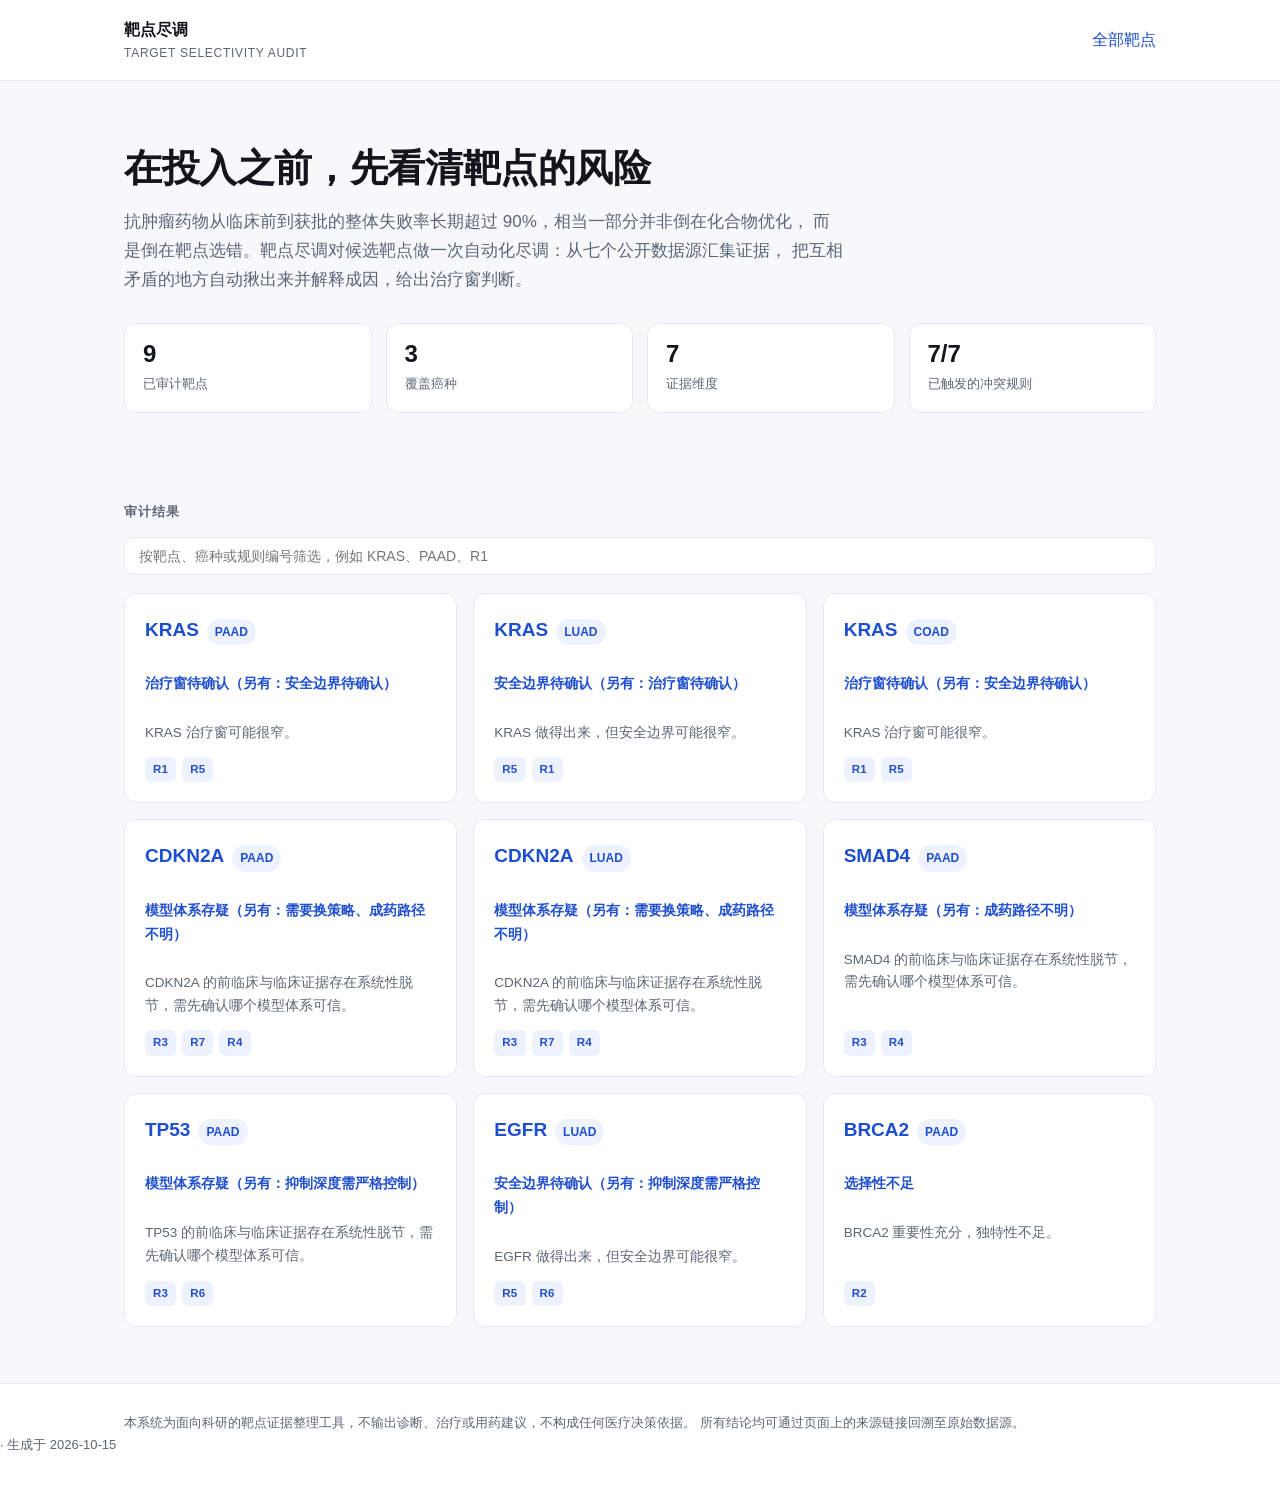
==== docs/index.html @ 0e9ddfbc "靶点尽调：面向肿瘤靶点决策的证据冲突审计系统 七个公开数据源的证据整合，七条冲突检测规则，跨癌种审计与静态站点生成。  - 七维证据模型：肿瘤依赖性、跨癌种选择性、临床相关性、正常组织暴露、   人类" ====
<!doctype html>
<html lang="zh-CN">
<head>
<meta charset="utf-8">
<meta name="viewport" content="width=device-width, initial-scale=1">
<title>靶点尽调 · 示例审计结果</title>
<link rel="stylesheet" href="assets/style.css">
</head>
<body>
<header class="site"><div class="wrap">
  <div class="brand">靶点尽调<small>TARGET SELECTIVITY AUDIT</small></div>
  <nav><a href="index.html">全部靶点</a></nav>
</div></header>
<main class="wrap">
  <section class="hero">
    <h1>在投入之前，先看清靶点的风险</h1>
    <p class="lead">
      抗肿瘤药物从临床前到获批的整体失败率长期超过 90%，相当一部分并非倒在化合物优化，
      而是倒在靶点选错。靶点尽调对候选靶点做一次自动化尽调：从七个公开数据源汇集证据，
      把互相矛盾的地方自动揪出来并解释成因，给出治疗窗判断。
    </p>
    <div class="stats">
      <div class="stat"><b>9</b><span>已审计靶点</span></div>
      <div class="stat"><b>3</b><span>覆盖癌种</span></div>
      <div class="stat"><b>7</b><span>证据维度</span></div>
      <div class="stat"><b>7/7</b><span>已触发的冲突规则</span></div>
    </div>
  </section>
  <div class="section-title">审计结果</div>
  <div class="filter"><input id="q" type="search" placeholder="按靶点、癌种或规则编号筛选，例如 KRAS、PAAD、R1"></div>
  <div class="grid" id="grid"><a class="card" data-search="kras paad 治疗窗待确认（另有：安全边界待确认） r1 r5" href="kras-paad.html">
  <h3>KRAS <span class="cancer">PAAD</span></h3>
  <p class="verdict">治疗窗待确认（另有：安全边界待确认）</p>
  <p class="headline">KRAS 治疗窗可能很窄。</p>
  <div class="tags"><span class="tag win">R1</span><span class="tag win">R5</span></div>
</a><a class="card" data-search="kras luad 安全边界待确认（另有：治疗窗待确认） r5 r1" href="kras-luad.html">
  <h3>KRAS <span class="cancer">LUAD</span></h3>
  <p class="verdict">安全边界待确认（另有：治疗窗待确认）</p>
  <p class="headline">KRAS 做得出来，但安全边界可能很窄。</p>
  <div class="tags"><span class="tag win">R5</span><span class="tag win">R1</span></div>
</a><a class="card" data-search="kras coad 治疗窗待确认（另有：安全边界待确认） r1 r5" href="kras-coad.html">
  <h3>KRAS <span class="cancer">COAD</span></h3>
  <p class="verdict">治疗窗待确认（另有：安全边界待确认）</p>
  <p class="headline">KRAS 治疗窗可能很窄。</p>
  <div class="tags"><span class="tag win">R1</span><span class="tag win">R5</span></div>
</a><a class="card" data-search="cdkn2a paad 模型体系存疑（另有：需要换策略、成药路径不明） r3 r7 r4" href="cdkn2a-paad.html">
  <h3>CDKN2A <span class="cancer">PAAD</span></h3>
  <p class="verdict">模型体系存疑（另有：需要换策略、成药路径不明）</p>
  <p class="headline">CDKN2A 的前临床与临床证据存在系统性脱节，需先确认哪个模型体系可信。</p>
  <div class="tags"><span class="tag win">R3</span><span class="tag win">R7</span><span class="tag win">R4</span></div>
</a><a class="card" data-search="cdkn2a luad 模型体系存疑（另有：需要换策略、成药路径不明） r3 r7 r4" href="cdkn2a-luad.html">
  <h3>CDKN2A <span class="cancer">LUAD</span></h3>
  <p class="verdict">模型体系存疑（另有：需要换策略、成药路径不明）</p>
  <p class="headline">CDKN2A 的前临床与临床证据存在系统性脱节，需先确认哪个模型体系可信。</p>
  <div class="tags"><span class="tag win">R3</span><span class="tag win">R7</span><span class="tag win">R4</span></div>
</a><a class="card" data-search="smad4 paad 模型体系存疑（另有：成药路径不明） r3 r4" href="smad4-paad.html">
  <h3>SMAD4 <span class="cancer">PAAD</span></h3>
  <p class="verdict">模型体系存疑（另有：成药路径不明）</p>
  <p class="headline">SMAD4 的前临床与临床证据存在系统性脱节，需先确认哪个模型体系可信。</p>
  <div class="tags"><span class="tag win">R3</span><span class="tag win">R4</span></div>
</a><a class="card" data-search="tp53 paad 模型体系存疑（另有：抑制深度需严格控制） r3 r6" href="tp53-paad.html">
  <h3>TP53 <span class="cancer">PAAD</span></h3>
  <p class="verdict">模型体系存疑（另有：抑制深度需严格控制）</p>
  <p class="headline">TP53 的前临床与临床证据存在系统性脱节，需先确认哪个模型体系可信。</p>
  <div class="tags"><span class="tag win">R3</span><span class="tag win">R6</span></div>
</a><a class="card" data-search="egfr luad 安全边界待确认（另有：抑制深度需严格控制） r5 r6" href="egfr-luad.html">
  <h3>EGFR <span class="cancer">LUAD</span></h3>
  <p class="verdict">安全边界待确认（另有：抑制深度需严格控制）</p>
  <p class="headline">EGFR 做得出来，但安全边界可能很窄。</p>
  <div class="tags"><span class="tag win">R5</span><span class="tag win">R6</span></div>
</a><a class="card" data-search="brca2 paad 选择性不足 r2" href="brca2-paad.html">
  <h3>BRCA2 <span class="cancer">PAAD</span></h3>
  <p class="verdict">选择性不足</p>
  <p class="headline">BRCA2 重要性充分，独特性不足。</p>
  <div class="tags"><span class="tag win">R2</span></div>
</a></div>
  <p class="empty" id="none" style="display:none">没有匹配的靶点。</p>
</main>
<script>
var input=document.getElementById("q"),cards=[].slice.call(document.querySelectorAll("#grid .card")),none=document.getElementById("none");
input.addEventListener("input",function(){
  var q=input.value.trim().toLowerCase(),shown=0;
  cards.forEach(function(el){
    var hit=!q||el.getAttribute("data-search").indexOf(q)>-1;
    el.style.display=hit?"":"none";
    if(hit)shown++;
  });
  none.style.display=shown?"none":"block";
});
</script>
<footer class="site"><div class="wrap">
  本系统为面向科研的靶点证据整理工具，不输出诊断、治疗或用药建议，不构成任何医疗决策依据。
  所有结论均可通过页面上的来源链接回溯至原始数据源。
</div> · 生成于 2026-10-15</footer>
</body>
</html>
---- docs/assets/style.css ----
:root{
  --ink:#12161c; --muted:#5b6675; --line:#e4e9f0; --bg:#f6f8fb; --card:#fff;
  --fav:#177a4a; --fav-bg:#e8f6ee;
  --unfav:#bb3a2c; --unfav-bg:#fdeceb;
  --neutral:#7b8698; --neutral-bg:#f1f3f7;
  --unknown:#aab2bf; --unknown-bg:#f5f6f8;
  --accent:#1f4fd1; --accent-soft:#eef2fe;
  --radius:12px;
}
*{box-sizing:border-box}
body{
  margin:0; background:var(--bg); color:var(--ink);
  font-family:-apple-system,BlinkMacSystemFont,"Segoe UI","PingFang SC","Microsoft YaHei","Hiragino Sans GB",sans-serif;
  line-height:1.7; -webkit-font-smoothing:antialiased;
}
a{color:var(--accent); text-decoration:none}
a:hover{text-decoration:underline}
.wrap{max-width:1080px; margin:0 auto; padding:0 24px}
header.site{
  background:#fff; border-bottom:1px solid var(--line); padding:16px 0; position:sticky; top:0; z-index:10;
}
header.site .wrap{display:flex; align-items:center; justify-content:space-between; gap:16px}
.brand{font-weight:700; font-size:16px; letter-spacing:.01em}
.brand small{display:block; font-weight:400; color:var(--muted); font-size:12px; letter-spacing:.06em}
.hero{padding:64px 0 40px}
.hero h1{font-size:38px; line-height:1.25; margin:0 0 16px; letter-spacing:-.01em}
.hero p.lead{font-size:17px; color:var(--muted); max-width:720px; margin:0 0 28px}
.stats{display:grid; grid-template-columns:repeat(auto-fit,minmax(150px,1fr)); gap:14px; margin:0 0 8px}
.stat{background:#fff; border:1px solid var(--line); border-radius:var(--radius); padding:16px 18px}
.stat b{display:block; font-size:24px; line-height:1.2}
.stat span{color:var(--muted); font-size:13px}
.section-title{font-size:13px; letter-spacing:.08em; color:var(--muted); text-transform:uppercase; margin:40px 0 14px; font-weight:600}
.grid{display:grid; grid-template-columns:repeat(auto-fill,minmax(320px,1fr)); gap:16px}
.card{
  background:var(--card); border:1px solid var(--line); border-radius:var(--radius);
  padding:20px; display:flex; flex-direction:column; gap:12px; transition:box-shadow .15s, transform .15s;
}
.card:hover{box-shadow:0 6px 20px rgba(20,30,50,.08); transform:translateY(-1px)}
.card h3{margin:0; font-size:19px; display:flex; align-items:baseline; gap:8px}
.card h3 .cancer{font-size:12px; font-weight:600; color:var(--accent); background:var(--accent-soft); padding:3px 8px; border-radius:99px}
.card .verdict{font-weight:600; font-size:14px}
.card .headline{color:var(--muted); font-size:13.5px; margin:0}
.tags{display:flex; flex-wrap:wrap; gap:6px; margin-top:auto}
.tag{font-size:11.5px; padding:3px 8px; border-radius:6px; background:var(--neutral-bg); color:var(--muted); font-weight:600; letter-spacing:.02em}
.tag.win{background:var(--accent-soft); color:var(--accent)}

.badge{display:inline-flex; align-items:center; gap:6px; font-size:12px; font-weight:700; padding:4px 10px; border-radius:99px}
.badge.fav{background:var(--fav-bg); color:var(--fav)}
.badge.unfav{background:var(--unfav-bg); color:var(--unfav)}
.badge.neutral{background:var(--neutral-bg); color:var(--neutral)}
.badge.unknown{background:var(--unknown-bg); color:var(--unknown)}

.verdict-panel{background:#fff; border:1px solid var(--line); border-radius:var(--radius); padding:24px; margin:28px 0}
.verdict-panel .verdict{font-size:22px; font-weight:700; margin:0 0 8px}
.verdict-panel .headline{margin:0 0 16px; color:var(--ink); font-size:15px}
.kv{display:grid; grid-template-columns:repeat(auto-fit,minmax(200px,1fr)); gap:14px; border-top:1px solid var(--line); padding-top:16px}
.kv div span{display:block; color:var(--muted); font-size:12.5px}
.kv div b{font-size:14.5px; font-weight:600}

.conflict{background:#fff; border:1px solid var(--line); border-left:3px solid var(--unfav); border-radius:var(--radius); padding:20px; margin:0 0 14px}
.conflict h4{margin:0 0 6px; font-size:15.5px}
.conflict .meta{display:flex; flex-wrap:wrap; gap:16px; color:var(--muted); font-size:13px; margin:0 0 12px}
.sev{display:inline-block; height:5px; border-radius:3px; background:var(--unfav); vertical-align:middle}
.sev-track{display:inline-block; width:80px; height:5px; border-radius:3px; background:var(--line); vertical-align:middle; margin-left:8px}
.conflict ul{margin:6px 0 12px; padding-left:20px; color:var(--muted); font-size:14px}
.explain{background:var(--accent-soft); border-radius:8px; padding:12px 14px; font-size:14px; margin:10px 0 0}
.explain .src{display:block; color:var(--muted); font-size:12px; margin-top:6px}

.group{margin:26px 0 0}
.group h4{font-size:14px; margin:0 0 10px; color:var(--muted); font-weight:600}
.ev{background:#fff; border:1px solid var(--line); border-radius:10px; padding:14px 16px; margin:0 0 10px; display:flex; gap:14px}
.ev .mark{font-size:18px; font-weight:700; width:22px; text-align:center; flex:0 0 22px; line-height:1.5}
.ev .mark.fav{color:var(--fav)} .ev .mark.unfav{color:var(--unfav)}
.ev .mark.neutral{color:var(--neutral)} .ev .mark.unknown{color:var(--unknown)}
.ev .body{flex:1; min-width:0}
.ev .name{font-weight:600; font-size:14.5px; margin:0 0 2px}
.ev .nums{color:var(--muted); font-size:12.5px; margin:0 0 6px}
.ev .text{font-size:13.5px; color:#2c3440; margin:0}
.ev .src-link{font-size:12.5px}

.missing{background:#fff; border:1px dashed var(--line); border-radius:var(--radius); padding:18px 20px; margin:28px 0}
.missing ul{margin:8px 0 0; padding-left:20px; color:var(--muted); font-size:14px}
footer.site{border-top:1px solid var(--line); margin-top:56px; padding:28px 0 48px; color:var(--muted); font-size:13px; background:#fff}
.filter{display:flex; gap:10px; flex-wrap:wrap; margin:0 0 18px}
.filter input{flex:1; min-width:200px; padding:10px 14px; border:1px solid var(--line); border-radius:9px; font-size:14px; font-family:inherit; background:#fff}
.filter input:focus{outline:2px solid var(--accent-soft); border-color:var(--accent)}
.empty{color:var(--muted); padding:24px 0}
@media (max-width:640px){
  .hero{padding:40px 0 28px} .hero h1{font-size:28px}
  .grid{grid-template-columns:1fr}
}
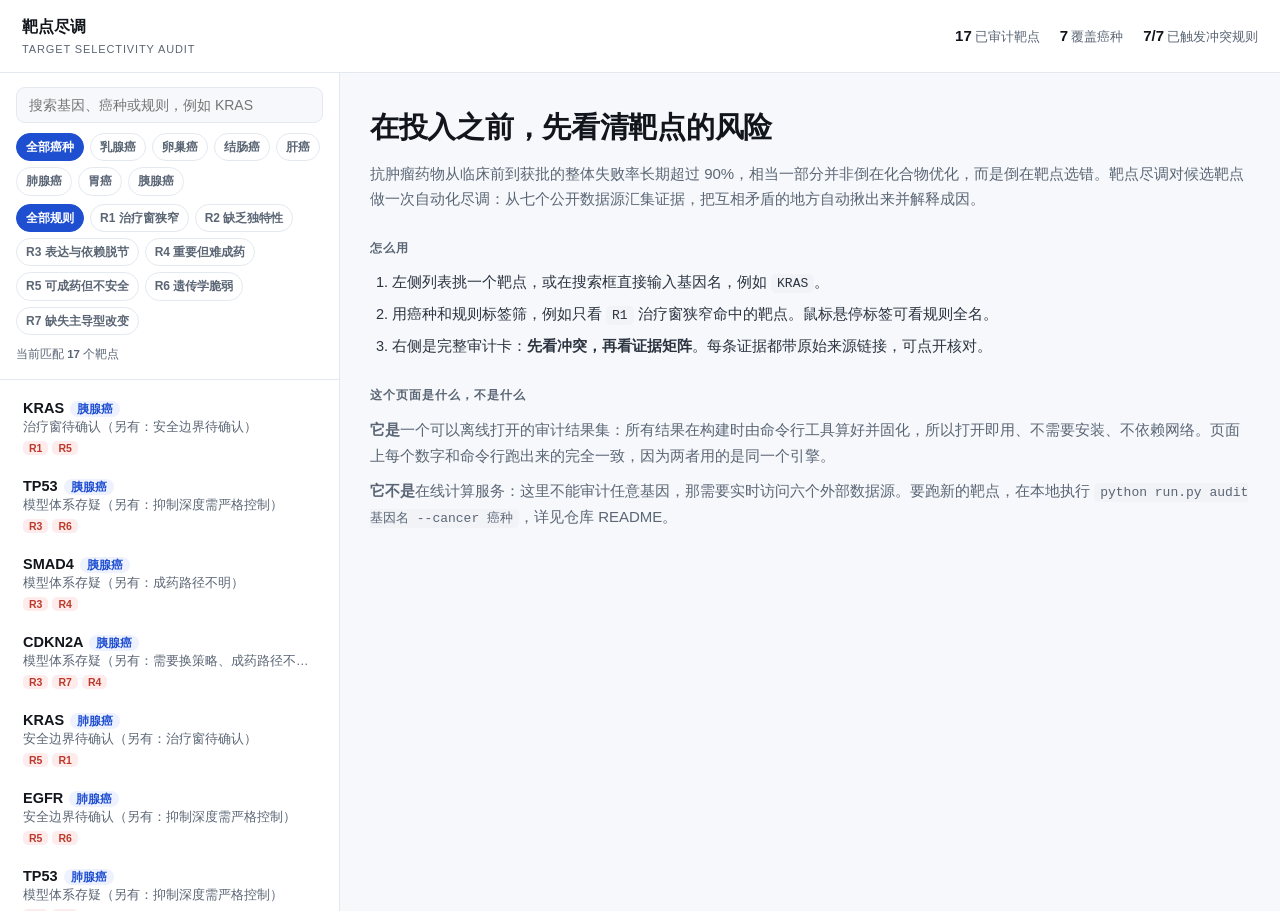
==== commit 1ab270b1: "工作台取代静态报告页，并修掉两个真实缺陷 工作台 - 审计结果在构建时算好、内嵌为 JS 变量，界面用原生 JS 渲染 - 打开即用：托管链接直接访问，下载后双击 docs/index.html 也能" ====
--- a/docs/index.html
+++ b/docs/index.html
@@ -3,94 +3,33 @@
 <head>
 <meta charset="utf-8">
 <meta name="viewport" content="width=device-width, initial-scale=1">
-<title>靶点尽调 · 示例审计结果</title>
+<title>靶点尽调 · 证据冲突审计工作台</title>
+<meta name="description" content="面向肿瘤靶点决策的证据冲突审计：七维证据、七条冲突规则、跨癌种比较。可离线打开。">
 <link rel="stylesheet" href="assets/style.css">
 </head>
 <body>
-<header class="site"><div class="wrap">
+<header class="top">
   <div class="brand">靶点尽调<small>TARGET SELECTIVITY AUDIT</small></div>
-  <nav><a href="index.html">全部靶点</a></nav>
-</div></header>
-<main class="wrap">
-  <section class="hero">
-    <h1>在投入之前，先看清靶点的风险</h1>
-    <p class="lead">
-      抗肿瘤药物从临床前到获批的整体失败率长期超过 90%，相当一部分并非倒在化合物优化，
-      而是倒在靶点选错。靶点尽调对候选靶点做一次自动化尽调：从七个公开数据源汇集证据，
-      把互相矛盾的地方自动揪出来并解释成因，给出治疗窗判断。
-    </p>
-    <div class="stats">
-      <div class="stat"><b>9</b><span>已审计靶点</span></div>
-      <div class="stat"><b>3</b><span>覆盖癌种</span></div>
-      <div class="stat"><b>7</b><span>证据维度</span></div>
-      <div class="stat"><b>7/7</b><span>已触发的冲突规则</span></div>
+  <div class="counts">
+    <span><b id="stat-targets">0</b>已审计靶点</span>
+    <span><b id="stat-cancers">0</b>覆盖癌种</span>
+    <span><b id="stat-rules">0</b>已触发冲突规则</span>
+  </div>
+</header>
+<div class="layout">
+  <aside>
+    <div class="filters">
+      <input id="q" type="search" placeholder="搜索基因、癌种或规则，例如 KRAS">
+      <div class="chips" id="cancers"></div>
+      <div style="height:8px"></div>
+      <div class="chips" id="rules"></div>
+      <p class="hint">当前匹配 <b id="shown">0</b> 个靶点</p>
     </div>
-  </section>
-  <div class="section-title">审计结果</div>
-  <div class="filter"><input id="q" type="search" placeholder="按靶点、癌种或规则编号筛选，例如 KRAS、PAAD、R1"></div>
-  <div class="grid" id="grid"><a class="card" data-search="kras paad 治疗窗待确认（另有：安全边界待确认） r1 r5" href="kras-paad.html">
-  <h3>KRAS <span class="cancer">PAAD</span></h3>
-  <p class="verdict">治疗窗待确认（另有：安全边界待确认）</p>
-  <p class="headline">KRAS 治疗窗可能很窄。</p>
-  <div class="tags"><span class="tag win">R1</span><span class="tag win">R5</span></div>
-</a><a class="card" data-search="kras luad 安全边界待确认（另有：治疗窗待确认） r5 r1" href="kras-luad.html">
-  <h3>KRAS <span class="cancer">LUAD</span></h3>
-  <p class="verdict">安全边界待确认（另有：治疗窗待确认）</p>
-  <p class="headline">KRAS 做得出来，但安全边界可能很窄。</p>
-  <div class="tags"><span class="tag win">R5</span><span class="tag win">R1</span></div>
-</a><a class="card" data-search="kras coad 治疗窗待确认（另有：安全边界待确认） r1 r5" href="kras-coad.html">
-  <h3>KRAS <span class="cancer">COAD</span></h3>
-  <p class="verdict">治疗窗待确认（另有：安全边界待确认）</p>
-  <p class="headline">KRAS 治疗窗可能很窄。</p>
-  <div class="tags"><span class="tag win">R1</span><span class="tag win">R5</span></div>
-</a><a class="card" data-search="cdkn2a paad 模型体系存疑（另有：需要换策略、成药路径不明） r3 r7 r4" href="cdkn2a-paad.html">
-  <h3>CDKN2A <span class="cancer">PAAD</span></h3>
-  <p class="verdict">模型体系存疑（另有：需要换策略、成药路径不明）</p>
-  <p class="headline">CDKN2A 的前临床与临床证据存在系统性脱节，需先确认哪个模型体系可信。</p>
-  <div class="tags"><span class="tag win">R3</span><span class="tag win">R7</span><span class="tag win">R4</span></div>
-</a><a class="card" data-search="cdkn2a luad 模型体系存疑（另有：需要换策略、成药路径不明） r3 r7 r4" href="cdkn2a-luad.html">
-  <h3>CDKN2A <span class="cancer">LUAD</span></h3>
-  <p class="verdict">模型体系存疑（另有：需要换策略、成药路径不明）</p>
-  <p class="headline">CDKN2A 的前临床与临床证据存在系统性脱节，需先确认哪个模型体系可信。</p>
-  <div class="tags"><span class="tag win">R3</span><span class="tag win">R7</span><span class="tag win">R4</span></div>
-</a><a class="card" data-search="smad4 paad 模型体系存疑（另有：成药路径不明） r3 r4" href="smad4-paad.html">
-  <h3>SMAD4 <span class="cancer">PAAD</span></h3>
-  <p class="verdict">模型体系存疑（另有：成药路径不明）</p>
-  <p class="headline">SMAD4 的前临床与临床证据存在系统性脱节，需先确认哪个模型体系可信。</p>
-  <div class="tags"><span class="tag win">R3</span><span class="tag win">R4</span></div>
-</a><a class="card" data-search="tp53 paad 模型体系存疑（另有：抑制深度需严格控制） r3 r6" href="tp53-paad.html">
-  <h3>TP53 <span class="cancer">PAAD</span></h3>
-  <p class="verdict">模型体系存疑（另有：抑制深度需严格控制）</p>
-  <p class="headline">TP53 的前临床与临床证据存在系统性脱节，需先确认哪个模型体系可信。</p>
-  <div class="tags"><span class="tag win">R3</span><span class="tag win">R6</span></div>
-</a><a class="card" data-search="egfr luad 安全边界待确认（另有：抑制深度需严格控制） r5 r6" href="egfr-luad.html">
-  <h3>EGFR <span class="cancer">LUAD</span></h3>
-  <p class="verdict">安全边界待确认（另有：抑制深度需严格控制）</p>
-  <p class="headline">EGFR 做得出来，但安全边界可能很窄。</p>
-  <div class="tags"><span class="tag win">R5</span><span class="tag win">R6</span></div>
-</a><a class="card" data-search="brca2 paad 选择性不足 r2" href="brca2-paad.html">
-  <h3>BRCA2 <span class="cancer">PAAD</span></h3>
-  <p class="verdict">选择性不足</p>
-  <p class="headline">BRCA2 重要性充分，独特性不足。</p>
-  <div class="tags"><span class="tag win">R2</span></div>
-</a></div>
-  <p class="empty" id="none" style="display:none">没有匹配的靶点。</p>
-</main>
-<script>
-var input=document.getElementById("q"),cards=[].slice.call(document.querySelectorAll("#grid .card")),none=document.getElementById("none");
-input.addEventListener("input",function(){
-  var q=input.value.trim().toLowerCase(),shown=0;
-  cards.forEach(function(el){
-    var hit=!q||el.getAttribute("data-search").indexOf(q)>-1;
-    el.style.display=hit?"":"none";
-    if(hit)shown++;
-  });
-  none.style.display=shown?"none":"block";
-});
-</script>
-<footer class="site"><div class="wrap">
-  本系统为面向科研的靶点证据整理工具，不输出诊断、治疗或用药建议，不构成任何医疗决策依据。
-  所有结论均可通过页面上的来源链接回溯至原始数据源。
-</div> · 生成于 2026-10-15</footer>
+    <div class="list" id="list"></div>
+  </aside>
+  <main id="detail"></main>
+</div>
+<script src="assets/data.js"></script>
+<script src="assets/app.js"></script>
 </body>
 </html>
--- a/docs/assets/style.css
+++ b/docs/assets/style.css
@@ -1,4 +1,3 @@
-
 :root{
   --ink:#12161c; --muted:#5b6675; --line:#e4e9f0; --bg:#f6f8fb; --card:#fff;
   --fav:#177a4a; --fav-bg:#e8f6ee;
@@ -16,77 +15,100 @@
 }
 a{color:var(--accent); text-decoration:none}
 a:hover{text-decoration:underline}
-.wrap{max-width:1080px; margin:0 auto; padding:0 24px}
-header.site{
-  background:#fff; border-bottom:1px solid var(--line); padding:16px 0; position:sticky; top:0; z-index:10;
+header.top{
+  background:#fff; border-bottom:1px solid var(--line);
+  padding:13px 22px; display:flex; align-items:center; justify-content:space-between;
+  gap:16px; position:sticky; top:0; z-index:20; flex-wrap:wrap;
 }
-header.site .wrap{display:flex; align-items:center; justify-content:space-between; gap:16px}
-.brand{font-weight:700; font-size:16px; letter-spacing:.01em}
-.brand small{display:block; font-weight:400; color:var(--muted); font-size:12px; letter-spacing:.06em}
-.hero{padding:64px 0 40px}
-.hero h1{font-size:38px; line-height:1.25; margin:0 0 16px; letter-spacing:-.01em}
-.hero p.lead{font-size:17px; color:var(--muted); max-width:720px; margin:0 0 28px}
-.stats{display:grid; grid-template-columns:repeat(auto-fit,minmax(150px,1fr)); gap:14px; margin:0 0 8px}
-.stat{background:#fff; border:1px solid var(--line); border-radius:var(--radius); padding:16px 18px}
-.stat b{display:block; font-size:24px; line-height:1.2}
-.stat span{color:var(--muted); font-size:13px}
-.section-title{font-size:13px; letter-spacing:.08em; color:var(--muted); text-transform:uppercase; margin:40px 0 14px; font-weight:600}
-.grid{display:grid; grid-template-columns:repeat(auto-fill,minmax(320px,1fr)); gap:16px}
-.card{
-  background:var(--card); border:1px solid var(--line); border-radius:var(--radius);
-  padding:20px; display:flex; flex-direction:column; gap:12px; transition:box-shadow .15s, transform .15s;
+.brand{font-weight:700; font-size:16px; white-space:nowrap}
+.brand small{display:block; font-weight:400; color:var(--muted); font-size:11px; letter-spacing:.08em}
+.counts{display:flex; gap:20px; color:var(--muted); font-size:12.5px; flex-wrap:wrap}
+.counts b{color:var(--ink); font-size:15px; margin-right:3px}
+
+.layout{display:grid; grid-template-columns:340px 1fr; height:calc(100vh - 62px)}
+@media (max-width:900px){
+  .layout{grid-template-columns:1fr; height:auto}
+  aside{border-right:0; border-bottom:1px solid var(--line)}
+  .list{max-height:280px}
 }
-.card:hover{box-shadow:0 6px 20px rgba(20,30,50,.08); transform:translateY(-1px)}
-.card h3{margin:0; font-size:19px; display:flex; align-items:baseline; gap:8px}
-.card h3 .cancer{font-size:12px; font-weight:600; color:var(--accent); background:var(--accent-soft); padding:3px 8px; border-radius:99px}
-.card .verdict{font-weight:600; font-size:14px}
-.card .headline{color:var(--muted); font-size:13.5px; margin:0}
-.tags{display:flex; flex-wrap:wrap; gap:6px; margin-top:auto}
-.tag{font-size:11.5px; padding:3px 8px; border-radius:6px; background:var(--neutral-bg); color:var(--muted); font-weight:600; letter-spacing:.02em}
-.tag.win{background:var(--accent-soft); color:var(--accent)}
 
-.badge{display:inline-flex; align-items:center; gap:6px; font-size:12px; font-weight:700; padding:4px 10px; border-radius:99px}
-.badge.fav{background:var(--fav-bg); color:var(--fav)}
-.badge.unfav{background:var(--unfav-bg); color:var(--unfav)}
+aside{background:#fff; border-right:1px solid var(--line); display:flex; flex-direction:column; min-height:0}
+.filters{padding:14px 16px; border-bottom:1px solid var(--line)}
+.filters input[type=search]{
+  width:100%; padding:9px 12px; border:1px solid var(--line); border-radius:9px;
+  font-size:14px; font-family:inherit; background:var(--bg); margin-bottom:10px;
+}
+.filters input[type=search]:focus{outline:2px solid var(--accent-soft); border-color:var(--accent); background:#fff}
+.chips{display:flex; flex-wrap:wrap; gap:6px}
+.chip{
+  font-size:12px; padding:3px 9px; border-radius:99px; border:1px solid var(--line);
+  background:#fff; color:var(--muted); cursor:pointer; user-select:none; font-weight:600;
+}
+.chip:hover{border-color:var(--accent); color:var(--accent)}
+.chip.on{background:var(--accent); border-color:var(--accent); color:#fff}
+.filters .hint{font-size:11.5px; color:var(--muted); margin:10px 0 0}
+
+.list{overflow-y:auto; flex:1; min-height:0; padding:8px}
+.item{
+  width:100%; text-align:left; border:0; background:transparent; cursor:pointer;
+  padding:11px 12px; border-radius:10px; font-family:inherit; font-size:inherit; color:inherit;
+  border-left:3px solid transparent; display:block;
+}
+.item:hover{background:var(--bg)}
+.item.on{background:var(--accent-soft); border-left-color:var(--accent)}
+.item .g{font-weight:700; font-size:14.5px}
+.item .c{font-size:11.5px; color:var(--accent); background:var(--accent-soft); padding:2px 7px; border-radius:99px; margin-left:6px; font-weight:600}
+.item.on .c{background:#fff}
+.item .v{font-size:12.5px; color:var(--muted); margin-top:2px; overflow:hidden; text-overflow:ellipsis; white-space:nowrap}
+.item .rs{margin-top:5px; display:flex; gap:4px; flex-wrap:wrap}
+.item .rs span{font-size:10.5px; font-weight:700; padding:1px 6px; border-radius:5px; background:var(--unfav-bg); color:var(--unfav)}
+.item .rs span.none{background:var(--fav-bg); color:var(--fav)}
+.empty{padding:18px; color:var(--muted); font-size:13.5px}
+
+main{overflow-y:auto; min-height:0; padding:26px 30px 60px}
+.panel{max-width:940px; margin:0 auto}
+
+.hero{padding:10px 0 26px}
+.hero h1{font-size:29px; line-height:1.3; margin:0 0 14px; letter-spacing:-.01em}
+.hero p{font-size:15px; color:var(--muted); margin:0 0 10px}
+.hero ol{font-size:14.5px; color:#2c3440; padding-left:22px; margin:10px 0}
+.hero li{margin:7px 0}
+.hero code{background:var(--neutral-bg); padding:2px 6px; border-radius:5px; font-size:13px}
+
+.verdict-panel{background:#fff; border:1px solid var(--line); border-radius:var(--radius); padding:22px 24px; margin:0 0 20px}
+.verdict-panel .verdict{font-size:21px; font-weight:700; margin:0 0 8px}
+.verdict-panel .headline{margin:0 0 16px; font-size:14.5px}
+.kv{display:grid; grid-template-columns:repeat(auto-fit,minmax(150px,1fr)); gap:14px; border-top:1px solid var(--line); padding-top:15px}
+.kv div span{display:block; color:var(--muted); font-size:12px}
+.kv div b{font-size:14px; font-weight:600}
+
+.sec{font-size:12px; letter-spacing:.08em; color:var(--muted); text-transform:uppercase; margin:26px 0 12px; font-weight:700}
+
+.conflict{background:#fff; border:1px solid var(--line); border-left:3px solid var(--unfav); border-radius:var(--radius); padding:18px 20px; margin:0 0 12px}
+.conflict h4{margin:0 0 8px; font-size:15px}
+.conflict .meta{display:flex; flex-wrap:wrap; gap:16px; color:var(--muted); font-size:12.5px; margin:0 0 8px}
+.track{display:inline-block; width:70px; height:5px; border-radius:3px; background:var(--line); vertical-align:middle; margin-left:7px; overflow:hidden}
+.track i{display:block; height:100%; background:var(--unfav)}
+.conflict ul{margin:4px 0 10px; padding-left:20px; color:var(--muted); font-size:13.5px}
+.conflict .exp{font-size:13.5px; color:#2c3440}
+.explain{background:var(--accent-soft); border-radius:8px; padding:11px 13px; font-size:13.5px; margin:10px 0 0}
+.explain .src{display:block; color:var(--muted); font-size:11.5px; margin-top:5px}
+
+.ev{background:#fff; border:1px solid var(--line); border-radius:10px; padding:13px 15px; margin:0 0 9px; display:flex; gap:13px}
+.ev .mark{font-size:17px; font-weight:700; width:20px; text-align:center; flex:0 0 20px}
+.ev .mark.favorable{color:var(--fav)} .ev .mark.unfavorable{color:var(--unfav)}
+.ev .mark.neutral{color:var(--neutral)} .ev .mark.unknown{color:var(--unknown)}
+.ev .body{flex:1; min-width:0}
+.ev .name{font-weight:600; font-size:14px; margin:0 0 2px; display:flex; align-items:center; gap:7px; flex-wrap:wrap}
+.ev .nums{color:var(--muted); font-size:12px; margin:0 0 5px}
+.ev .text{font-size:13px; color:#2c3440; margin:0}
+.badge{font-size:11px; font-weight:700; padding:2px 8px; border-radius:99px}
+.badge.favorable{background:var(--fav-bg); color:var(--fav)}
+.badge.unfavorable{background:var(--unfav-bg); color:var(--unfav)}
 .badge.neutral{background:var(--neutral-bg); color:var(--neutral)}
 .badge.unknown{background:var(--unknown-bg); color:var(--unknown)}
+.group h4{font-size:13.5px; margin:18px 0 9px; color:var(--muted); font-weight:600}
 
-.verdict-panel{background:#fff; border:1px solid var(--line); border-radius:var(--radius); padding:24px; margin:28px 0}
-.verdict-panel .verdict{font-size:22px; font-weight:700; margin:0 0 8px}
-.verdict-panel .headline{margin:0 0 16px; color:var(--ink); font-size:15px}
-.kv{display:grid; grid-template-columns:repeat(auto-fit,minmax(200px,1fr)); gap:14px; border-top:1px solid var(--line); padding-top:16px}
-.kv div span{display:block; color:var(--muted); font-size:12.5px}
-.kv div b{font-size:14.5px; font-weight:600}
-
-.conflict{background:#fff; border:1px solid var(--line); border-left:3px solid var(--unfav); border-radius:var(--radius); padding:20px; margin:0 0 14px}
-.conflict h4{margin:0 0 6px; font-size:15.5px}
-.conflict .meta{display:flex; flex-wrap:wrap; gap:16px; color:var(--muted); font-size:13px; margin:0 0 12px}
-.sev{display:inline-block; height:5px; border-radius:3px; background:var(--unfav); vertical-align:middle}
-.sev-track{display:inline-block; width:80px; height:5px; border-radius:3px; background:var(--line); vertical-align:middle; margin-left:8px}
-.conflict ul{margin:6px 0 12px; padding-left:20px; color:var(--muted); font-size:14px}
-.explain{background:var(--accent-soft); border-radius:8px; padding:12px 14px; font-size:14px; margin:10px 0 0}
-.explain .src{display:block; color:var(--muted); font-size:12px; margin-top:6px}
-
-.group{margin:26px 0 0}
-.group h4{font-size:14px; margin:0 0 10px; color:var(--muted); font-weight:600}
-.ev{background:#fff; border:1px solid var(--line); border-radius:10px; padding:14px 16px; margin:0 0 10px; display:flex; gap:14px}
-.ev .mark{font-size:18px; font-weight:700; width:22px; text-align:center; flex:0 0 22px; line-height:1.5}
-.ev .mark.fav{color:var(--fav)} .ev .mark.unfav{color:var(--unfav)}
-.ev .mark.neutral{color:var(--neutral)} .ev .mark.unknown{color:var(--unknown)}
-.ev .body{flex:1; min-width:0}
-.ev .name{font-weight:600; font-size:14.5px; margin:0 0 2px}
-.ev .nums{color:var(--muted); font-size:12.5px; margin:0 0 6px}
-.ev .text{font-size:13.5px; color:#2c3440; margin:0}
-.ev .src-link{font-size:12.5px}
-
-.missing{background:#fff; border:1px dashed var(--line); border-radius:var(--radius); padding:18px 20px; margin:28px 0}
-.missing ul{margin:8px 0 0; padding-left:20px; color:var(--muted); font-size:14px}
-footer.site{border-top:1px solid var(--line); margin-top:56px; padding:28px 0 48px; color:var(--muted); font-size:13px; background:#fff}
-.filter{display:flex; gap:10px; flex-wrap:wrap; margin:0 0 18px}
-.filter input{flex:1; min-width:200px; padding:10px 14px; border:1px solid var(--line); border-radius:9px; font-size:14px; font-family:inherit; background:#fff}
-.filter input:focus{outline:2px solid var(--accent-soft); border-color:var(--accent)}
-.empty{color:var(--muted); padding:24px 0}
-@media (max-width:640px){
-  .hero{padding:40px 0 28px} .hero h1{font-size:28px}
-  .grid{grid-template-columns:1fr}
-}
+.missing{background:#fff; border:1px dashed var(--line); border-radius:var(--radius); padding:16px 18px; margin:22px 0}
+.missing ul{margin:6px 0 0; padding-left:20px; color:var(--muted); font-size:13.5px}
+footer.btm{border-top:1px solid var(--line); padding:18px 0 0; margin-top:34px; color:var(--muted); font-size:12.5px}
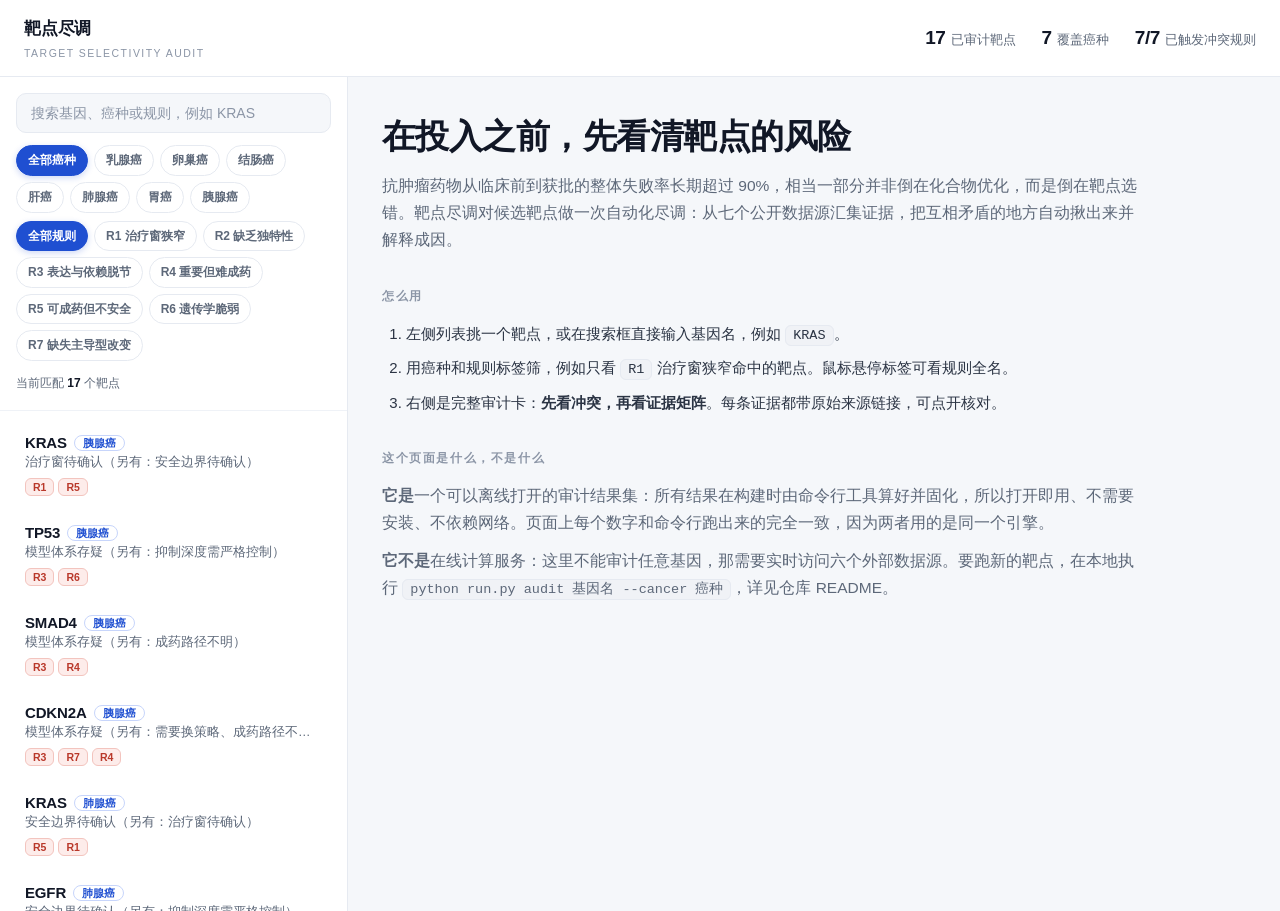
==== commit 9ab83e96: "新增应用图标，并修掉任务栏显示默认地球的问题 图标：四个候选方案对比后选定「靶环 + 刻度 + 绿勾」—— 靶环对应"靶点"，绿勾对应"核验"，缩到 32 像素仍可辨认。  - scripts/mak" ====
--- a/docs/index.html
+++ b/docs/index.html
@@ -5,7 +5,8 @@
 <meta name="viewport" content="width=device-width, initial-scale=1">
 <title>靶点尽调 · 证据冲突审计工作台</title>
 <meta name="description" content="面向肿瘤靶点决策的证据冲突审计：七维证据、七条冲突规则、跨癌种比较。可离线打开。">
-<link rel="stylesheet" href="assets/style.css">
+<link rel="icon" type="image/png" href="favicon.png">
+<link rel="stylesheet" href="style.css">
 </head>
 <body>
 <header class="top">
@@ -29,7 +30,7 @@
   </aside>
   <main id="detail"></main>
 </div>
-<script src="assets/data.js"></script>
-<script src="assets/app.js"></script>
+<script src="data.js"></script>
+<script src="app.js"></script>
 </body>
 </html>
--- a/docs/style.css
+++ b/docs/style.css
@@ -0,0 +1,201 @@
+/* 靶点尽调 · 共用样式
+   站点工作台（docs/）与本地实时界面（run_web.py）都加载这一份，
+   所以两个入口看起来是同一个产品。 */
+
+:root{
+  --ink:#111726; --muted:#5d6879; --faint:#8b95a6;
+  --line:#e6eaf1; --line-soft:#eff2f7;
+  --bg:#f5f7fa; --card:#fff;
+  --fav:#0f7a4a; --fav-bg:#e7f6ee; --fav-line:#b6e3cc;
+  --unfav:#b9382a; --unfav-bg:#fdecea; --unfav-line:#f3c4be;
+  --neutral:#6f7b8d; --neutral-bg:#f0f2f6;
+  --unknown:#a8b0bd; --unknown-bg:#f4f6f9;
+  --accent:#1f4fd1; --accent-soft:#eef2fe; --accent-line:#c7d5fb;
+  --radius:14px; --radius-sm:10px;
+  --shadow:0 1px 2px rgba(16,24,40,.04), 0 4px 14px rgba(16,24,40,.05);
+}
+*{box-sizing:border-box}
+body{
+  margin:0; background:var(--bg); color:var(--ink);
+  font-family:-apple-system,BlinkMacSystemFont,"Segoe UI","PingFang SC","Microsoft YaHei","Hiragino Sans GB",sans-serif;
+  line-height:1.72; font-size:15px;
+  -webkit-font-smoothing:antialiased; text-rendering:optimizeLegibility;
+}
+a{color:var(--accent); text-decoration:none}
+a:hover{text-decoration:underline}
+h1,h2,h3,h4{letter-spacing:-.015em}
+
+/* ──────────────  站点工作台（docs/index.html）  ────────────── */
+header.top{
+  background:rgba(255,255,255,.94);
+  border-bottom:1px solid var(--line);
+  padding:14px 24px; display:flex; align-items:center; justify-content:space-between;
+  gap:16px; position:sticky; top:0; z-index:20; flex-wrap:wrap;
+}
+.brand{font-weight:700; font-size:17px; white-space:nowrap; letter-spacing:-.01em}
+.brand small{display:block; font-weight:400; color:var(--faint); font-size:10.5px;
+             letter-spacing:.14em; margin-top:1px}
+.counts{display:flex; gap:26px; color:var(--muted); font-size:12.5px; flex-wrap:wrap}
+.counts span{display:flex; align-items:baseline; gap:5px}
+.counts b{color:var(--ink); font-size:19px; font-weight:700; letter-spacing:-.02em}
+
+.layout{display:grid; grid-template-columns:348px 1fr; height:calc(100vh - 66px)}
+@media (max-width:900px){
+  .layout{grid-template-columns:1fr; height:auto}
+  aside{border-right:0; border-bottom:1px solid var(--line)}
+  .list{max-height:300px}
+  main{padding:20px 16px 48px}
+}
+
+aside{background:#fff; border-right:1px solid var(--line); display:flex;
+      flex-direction:column; min-height:0}
+.filters{padding:16px; border-bottom:1px solid var(--line-soft)}
+.filters input[type=search]{
+  width:100%; padding:11px 14px; border:1px solid var(--line); border-radius:var(--radius-sm);
+  font-size:14px; font-family:inherit; background:var(--bg); margin-bottom:12px; color:var(--ink);
+  transition:border-color .15s, box-shadow .15s, background .15s;
+}
+.filters input[type=search]::placeholder{color:var(--faint)}
+.filters input[type=search]:focus{
+  outline:0; border-color:var(--accent); background:#fff; box-shadow:0 0 0 3px var(--accent-soft);
+}
+.chips{display:flex; flex-wrap:wrap; gap:6px}
+.chip{
+  font-size:12px; padding:4px 11px; border-radius:99px; border:1px solid var(--line);
+  background:#fff; color:var(--muted); cursor:pointer; user-select:none; font-weight:600;
+  transition:all .14s;
+}
+.chip:hover{border-color:var(--accent-line); color:var(--accent); background:var(--accent-soft)}
+.chip.on{background:var(--accent); border-color:var(--accent); color:#fff;
+         box-shadow:0 2px 6px rgba(31,79,209,.22)}
+.filters .hint{font-size:12px; color:var(--muted); margin:12px 0 0}
+.filters .hint b{color:var(--ink); font-weight:700}
+
+.list{overflow-y:auto; flex:1; min-height:0; padding:10px}
+.item{
+  width:100%; text-align:left; border:1px solid transparent; background:transparent; cursor:pointer;
+  padding:12px 14px; border-radius:var(--radius-sm); font-family:inherit; font-size:inherit;
+  color:inherit; display:block; transition:all .14s; margin-bottom:2px;
+}
+.item:hover{background:var(--bg); border-color:var(--line-soft)}
+.item.on{background:var(--accent-soft); border-color:var(--accent-line)}
+.item .g{font-weight:700; font-size:15px; letter-spacing:-.01em}
+.item .c{
+  font-size:11px; color:var(--accent); background:#fff; border:1px solid var(--accent-line);
+  padding:1px 8px; border-radius:99px; margin-left:7px; font-weight:600; vertical-align:1px;
+}
+.item .v{font-size:12.5px; color:var(--muted); margin-top:3px; overflow:hidden;
+          text-overflow:ellipsis; white-space:nowrap}
+.item .rs{margin-top:7px; display:flex; gap:4px; flex-wrap:wrap}
+.item .rs span{
+  font-size:10.5px; font-weight:700; padding:2px 7px; border-radius:6px;
+  background:var(--unfav-bg); color:var(--unfav); border:1px solid var(--unfav-line);
+}
+.item .rs span.none{background:var(--fav-bg); color:var(--fav); border-color:var(--fav-line)}
+.empty{padding:20px; color:var(--muted); font-size:13.5px}
+
+main{overflow-y:auto; min-height:0; padding:30px 34px 72px}
+.panel{max-width:960px; margin:0 auto}
+
+.hero{padding:8px 0 30px}
+.hero h1{font-size:34px; line-height:1.24; margin:0 0 16px; font-weight:800}
+.hero p{font-size:15.5px; color:var(--muted); margin:0 0 12px; max-width:760px}
+.hero ol{font-size:15px; color:#2b3444; padding-left:24px; margin:12px 0}
+.hero li{margin:8px 0}
+.hero code{background:var(--neutral-bg); padding:2px 7px; border-radius:6px; font-size:13.5px;
+           font-family:ui-monospace,Consolas,monospace; border:1px solid var(--line)}
+
+/* ──────────────  结果视图（两个入口共用）  ────────────── */
+.verdict-panel{
+  background:#fff; border:1px solid var(--line); border-radius:var(--radius);
+  padding:26px 28px; margin:0 0 24px; box-shadow:var(--shadow);
+  position:relative; overflow:hidden;
+}
+.verdict-panel::before{
+  content:""; position:absolute; inset:0 auto 0 0; width:4px;
+  background:linear-gradient(180deg, var(--accent), #6c8cf0);
+}
+.verdict-panel .verdict{font-size:26px; font-weight:800; margin:0 0 10px; line-height:1.3}
+.verdict-panel .headline{margin:0 0 20px; font-size:15px; color:#2b3444; max-width:760px}
+.kv{display:grid; grid-template-columns:repeat(auto-fit,minmax(148px,1fr)); gap:18px;
+    border-top:1px solid var(--line-soft); padding-top:18px}
+.kv div span{display:block; color:var(--faint); font-size:11.5px; letter-spacing:.04em; margin-bottom:2px}
+.kv div b{font-size:15px; font-weight:700}
+
+.dimstrip{
+  display:flex; flex-wrap:wrap; gap:7px; margin-top:16px;
+  border-top:1px solid var(--line-soft); padding-top:16px;
+}
+.dimstrip .dim{
+  display:inline-flex; align-items:center; gap:6px; font-size:12px; font-weight:600;
+  padding:4px 11px; border-radius:99px; border:1px solid var(--line);
+  background:#fff; color:var(--muted); cursor:default;
+}
+.dimstrip .dim i{width:7px; height:7px; border-radius:50%; display:block; flex:0 0 7px}
+.dimstrip .dim.favorable{border-color:var(--fav-line); color:var(--fav)}
+.dimstrip .dim.favorable i{background:var(--fav)}
+.dimstrip .dim.unfavorable{border-color:var(--unfav-line); color:var(--unfav)}
+.dimstrip .dim.unfavorable i{background:var(--unfav)}
+.dimstrip .dim.neutral i{background:var(--neutral)}
+.dimstrip .dim.unknown{border-style:dashed; color:var(--faint)}
+.dimstrip .dim.unknown i{background:var(--unknown)}
+
+.sec{font-size:11.5px; letter-spacing:.14em; color:var(--faint); text-transform:uppercase;
+     margin:34px 0 14px; font-weight:700}
+
+.conflict{
+  background:#fff; border:1px solid var(--line); border-left:3px solid var(--unfav);
+  border-radius:var(--radius); padding:20px 24px; margin:0 0 14px; box-shadow:var(--shadow);
+}
+.conflict h4{margin:0 0 10px; font-size:16.5px; line-height:1.5; font-weight:700}
+.conflict .meta{display:flex; flex-wrap:wrap; gap:18px; color:var(--muted);
+                font-size:13px; margin:0 0 10px}
+.track{display:inline-block; width:76px; height:6px; border-radius:4px; background:var(--line);
+       vertical-align:middle; margin-left:8px; overflow:hidden}
+.track i{display:block; height:100%; border-radius:4px;
+         background:linear-gradient(90deg, #e07a6c, var(--unfav))}
+.conflict ul{margin:6px 0 12px; padding-left:22px; color:var(--muted); font-size:14px}
+.conflict ul li{margin:3px 0}
+.conflict .exp{font-size:14px; color:#2b3444}
+.explain{
+  background:var(--accent-soft); border:1px solid var(--accent-line);
+  border-radius:var(--radius-sm); padding:13px 16px; font-size:14px; margin:14px 0 0; color:#26344d;
+}
+.explain .src{display:block; color:var(--faint); font-size:11.5px; margin-top:7px}
+
+.group h4{font-size:13.5px; margin:22px 0 10px; color:var(--muted); font-weight:700}
+
+.ev{
+  background:#fff; border:1px solid var(--line); border-radius:var(--radius-sm);
+  padding:15px 18px; margin:0 0 10px; display:flex; gap:15px;
+  transition:border-color .15s, box-shadow .15s;
+}
+.ev:hover{border-color:var(--line-soft); box-shadow:var(--shadow)}
+.ev .mark{
+  width:28px; height:28px; flex:0 0 28px; border-radius:9px; display:grid; place-items:center;
+  font-size:16px; font-weight:800; line-height:1;
+}
+.ev .mark.favorable{background:var(--fav-bg); color:var(--fav)}
+.ev .mark.unfavorable{background:var(--unfav-bg); color:var(--unfav)}
+.ev .mark.neutral{background:var(--neutral-bg); color:var(--neutral)}
+.ev .mark.unknown{background:var(--unknown-bg); color:var(--unknown)}
+.ev .body{flex:1; min-width:0}
+.ev .name{font-weight:700; font-size:14.5px; margin:0 0 4px; display:flex;
+          align-items:center; gap:8px; flex-wrap:wrap}
+.ev .nums{color:var(--faint); font-size:12px; margin:0 0 6px; font-variant-numeric:tabular-nums}
+.ev .text{font-size:13.5px; color:#2b3444; margin:0}
+.badge{font-size:11px; font-weight:700; padding:2px 9px; border-radius:99px; white-space:nowrap}
+.badge.favorable{background:var(--fav-bg); color:var(--fav); border:1px solid var(--fav-line)}
+.badge.unfavorable{background:var(--unfav-bg); color:var(--unfav); border:1px solid var(--unfav-line)}
+.badge.neutral{background:var(--neutral-bg); color:var(--neutral); border:1px solid var(--line)}
+.badge.unknown{background:var(--unknown-bg); color:var(--unknown); border:1px solid var(--line)}
+
+.missing{
+  background:#fff; border:1px dashed var(--line); border-radius:var(--radius);
+  padding:18px 22px; margin:26px 0; color:#2b3444;
+}
+.missing ul{margin:8px 0 0; padding-left:22px; color:var(--muted); font-size:14px}
+footer.btm{
+  border-top:1px solid var(--line); padding:20px 0 0; margin-top:38px;
+  color:var(--faint); font-size:12.5px;
+}
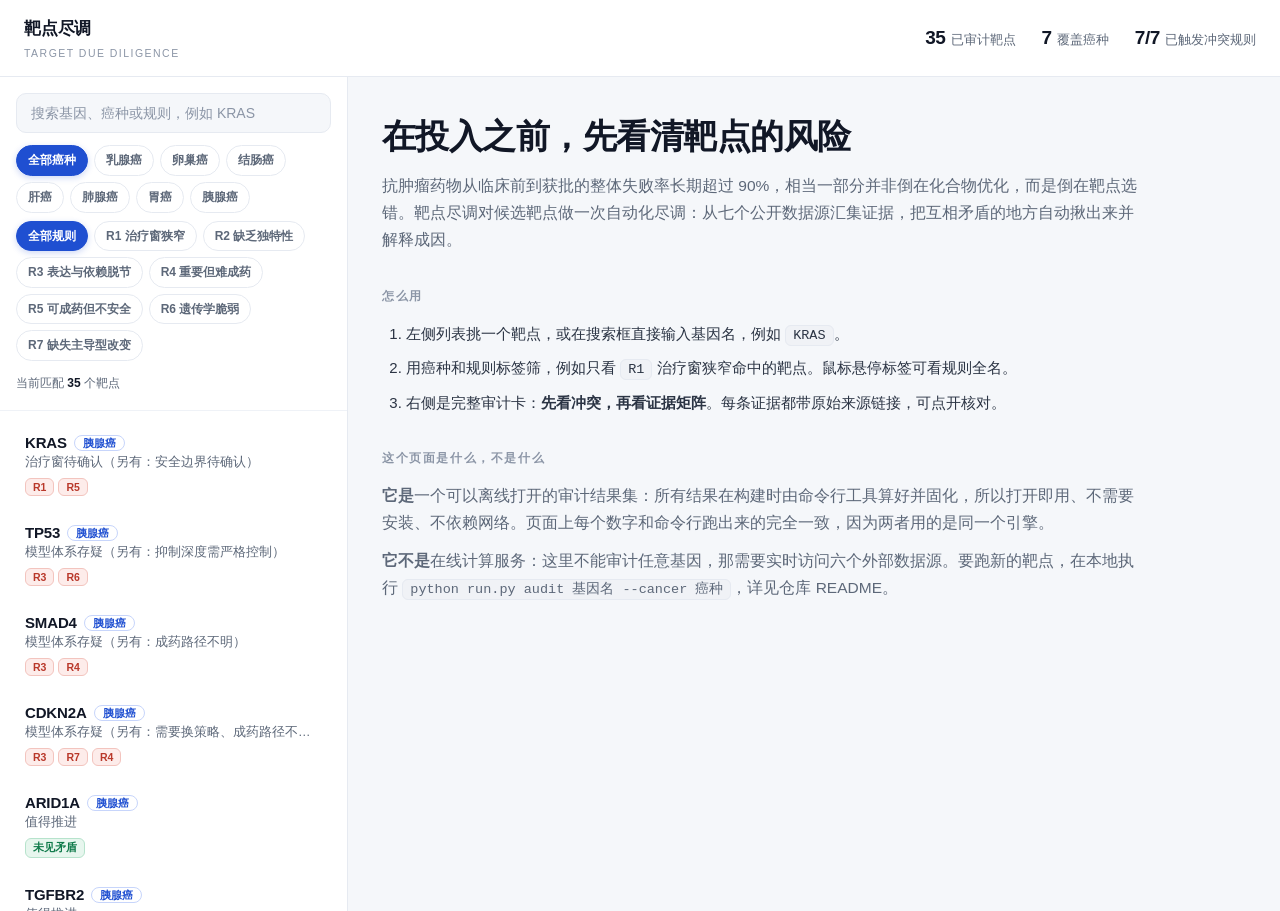
==== commit 9f57a078: "转向：把定位从证据审计系统改为面向立项决策的靶点尽调 - README 与商业计划书：首屏就说清使用者是谁、拿走的是什么——   一份能直接进入立项讨论的报告，而不是一组需要自行消化的检索结果 - 目" ====
--- a/docs/index.html
+++ b/docs/index.html
@@ -3,14 +3,14 @@
 <head>
 <meta charset="utf-8">
 <meta name="viewport" content="width=device-width, initial-scale=1">
-<title>靶点尽调 · 证据冲突审计工作台</title>
-<meta name="description" content="面向肿瘤靶点决策的证据冲突审计：七维证据、七条冲突规则、跨癌种比较。可离线打开。">
+<title>靶点尽调 · 立项决策工作台</title>
+<meta name="description" content="面向肿瘤药物立项决策的靶点尽调：七维证据、七条冲突规则、亚型覆盖、跨癌种比较。可离线打开。">
 <link rel="icon" type="image/png" href="favicon.png">
 <link rel="stylesheet" href="style.css">
 </head>
 <body>
 <header class="top">
-  <div class="brand">靶点尽调<small>TARGET SELECTIVITY AUDIT</small></div>
+  <div class="brand">靶点尽调<small>TARGET DUE DILIGENCE</small></div>
   <div class="counts">
     <span><b id="stat-targets">0</b>已审计靶点</span>
     <span><b id="stat-cancers">0</b>覆盖癌种</span>
--- a/docs/style.css
+++ b/docs/style.css
@@ -142,6 +142,17 @@
 
 .sec{font-size:11.5px; letter-spacing:.14em; color:var(--faint); text-transform:uppercase;
      margin:34px 0 14px; font-weight:700}
+
+.vbox{background:#fff; border:1px solid var(--line); border-radius:var(--radius);
+      padding:18px 22px; box-shadow:var(--shadow)}
+.vhead{margin:0 0 10px; font-size:15px; font-weight:600; color:#2b3444; line-height:1.6}
+.vtable{border-collapse:collapse; width:100%; font-size:13.5px; margin:4px 0 6px}
+.vtable th{text-align:left; font-weight:600; color:var(--faint); font-size:12px;
+           border-bottom:1px solid var(--line); padding:6px 10px 6px 0}
+.vtable td{border-bottom:1px solid var(--line-soft); padding:7px 10px 7px 0; vertical-align:top}
+.vtable td.fav{color:var(--fav)}
+.vtable td.muted{color:var(--faint)}
+.vnote{margin:10px 0 0; font-size:12px; color:var(--faint); line-height:1.7}
 
 .conflict{
   background:#fff; border:1px solid var(--line); border-left:3px solid var(--unfav);
